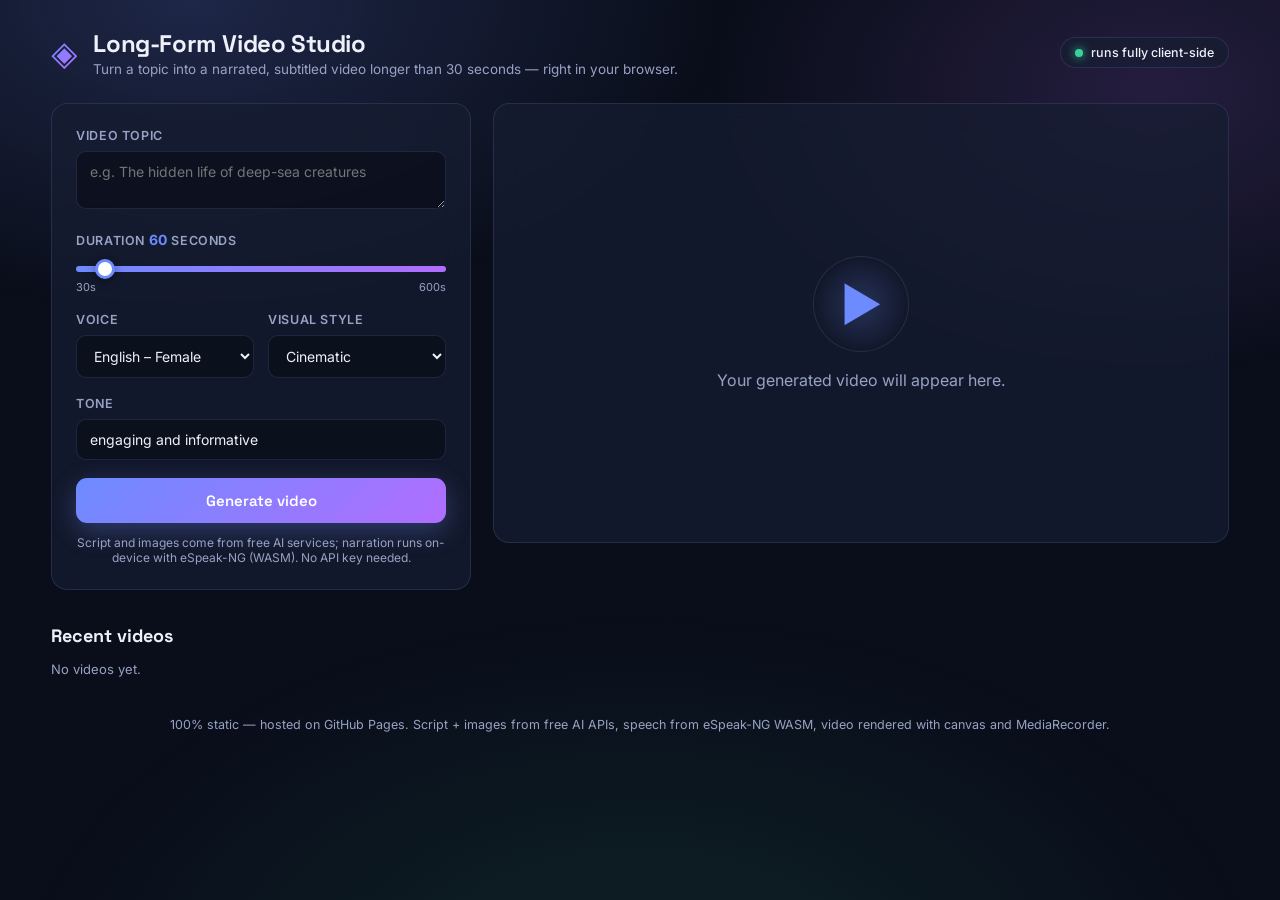
==== index.html @ 31808ea1 "Serve the studio UI from the Pages root GitHub Pages publishes the repo root on main, so redirect th" ====
<!DOCTYPE html>
<html lang="en">
  <head>
    <meta charset="UTF-8" />
    <meta http-equiv="refresh" content="0; url=./docs/" />
    <link rel="canonical" href="./docs/" />
    <title>Long-Form Video Studio</title>
  </head>
  <body>
    <script>location.replace("./docs/");</script>
    <p>Redirecting to <a href="./docs/">Long-Form Video Studio</a>…</p>
  </body>
</html>
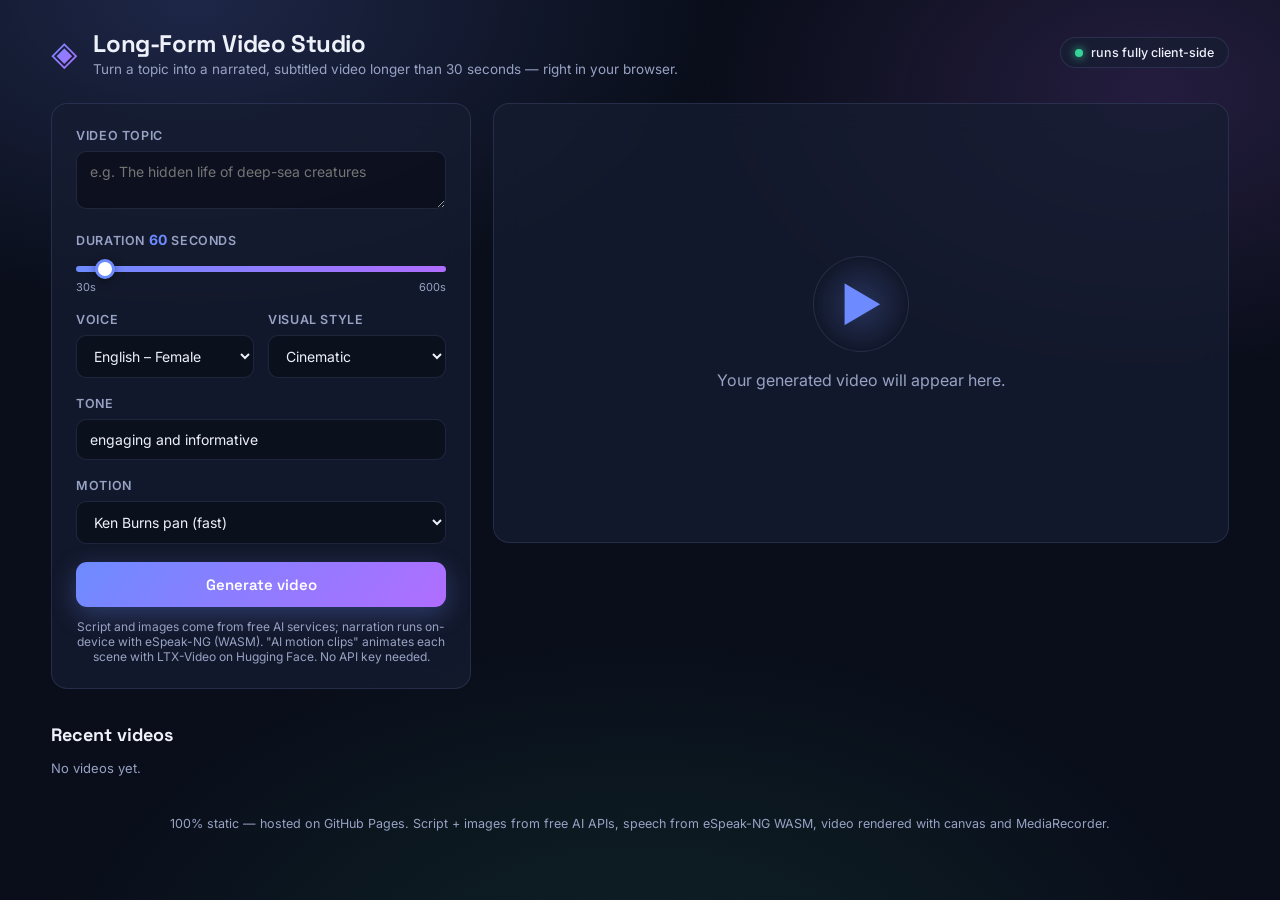
==== commit b158dabb: "Preserve query params when redirecting the Pages root to ./docs/ Co-authored-by: openhands <openhand" ====
--- a/index.html
+++ b/index.html
@@ -7,7 +7,7 @@
     <title>Long-Form Video Studio</title>
   </head>
   <body>
-    <script>location.replace("./docs/");</script>
+    <script>location.replace("./docs/" + location.search + location.hash);</script>
     <p>Redirecting to <a href="./docs/">Long-Form Video Studio</a>…</p>
   </body>
 </html>
